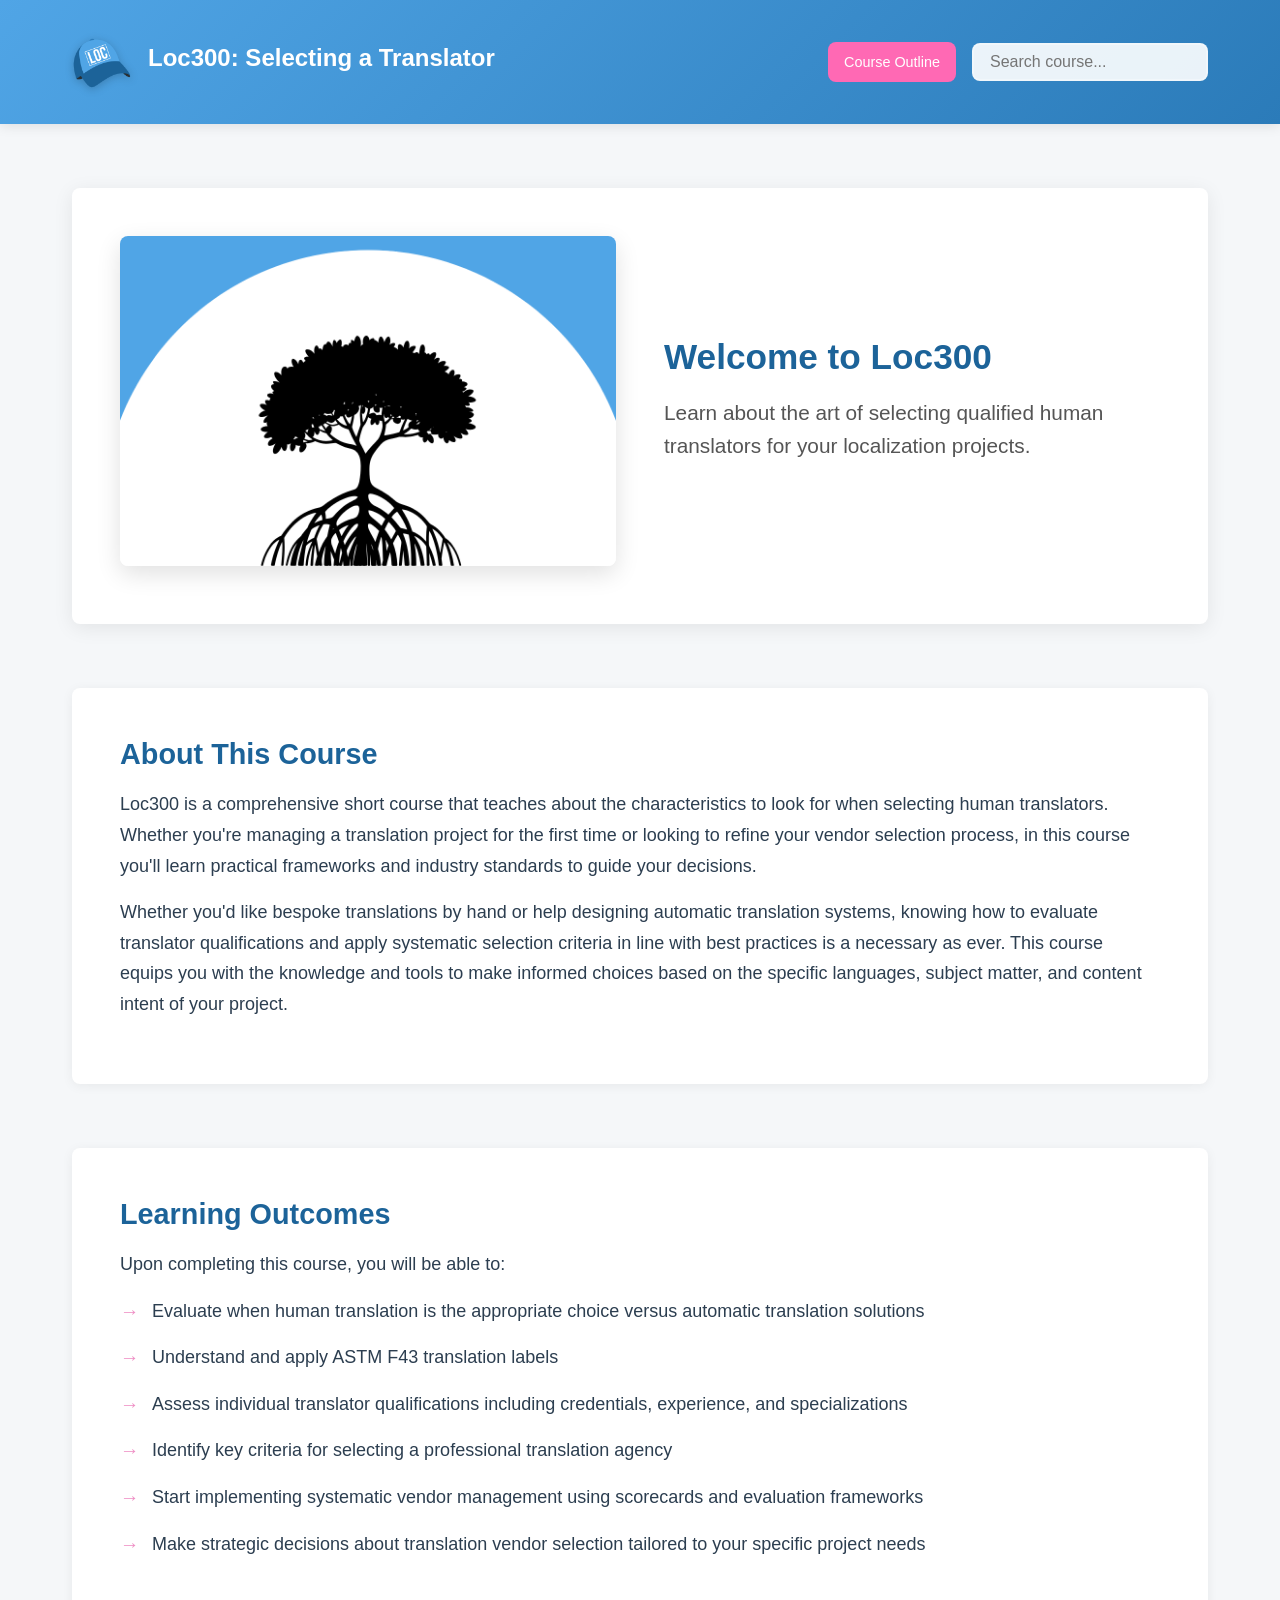
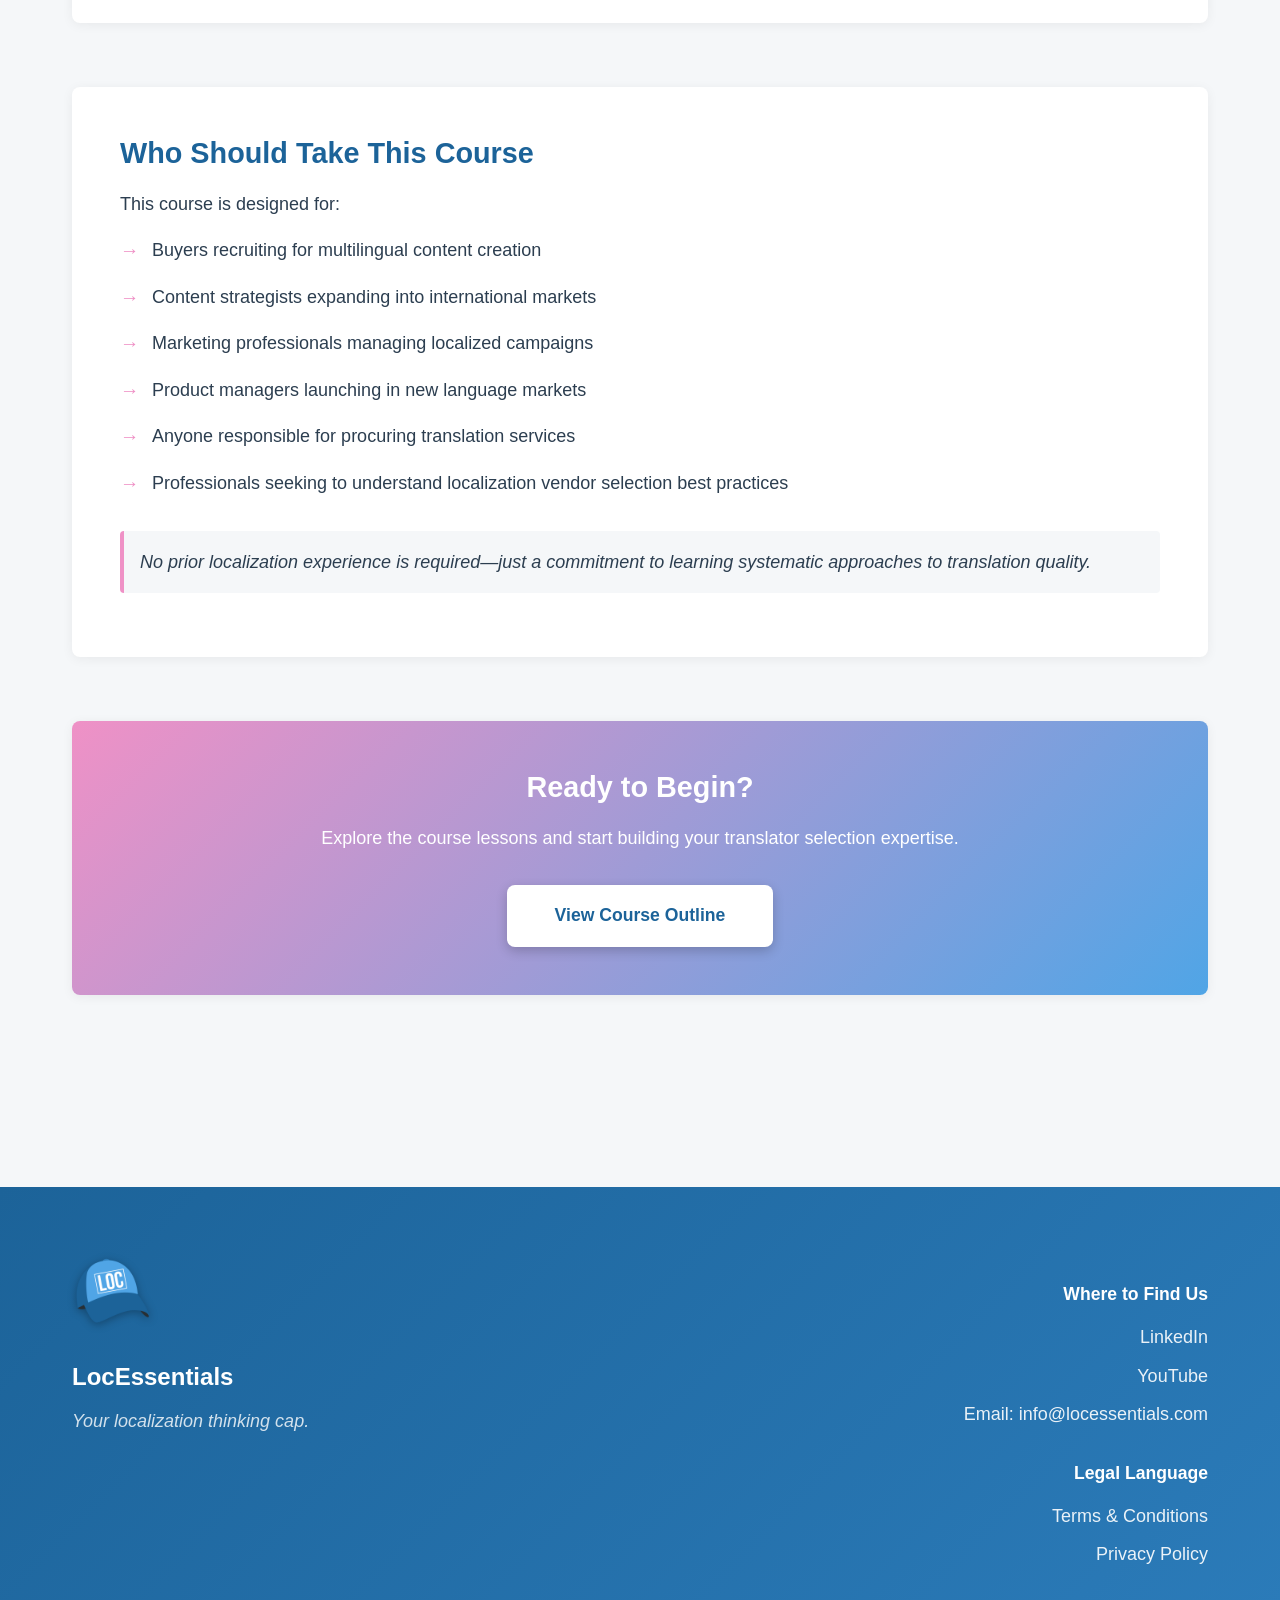
==== index.html @ 0ff8bef4 "Course contents" ====
<!DOCTYPE html>
<html lang="en">
<head>
    <link rel="icon" type="image/x-icon" href="/favicon.ico">
    <meta charset="UTF-8">
    <meta name="viewport" content="width=device-width, initial-scale=1.0">
    <meta name="description" content="Loc300: Selecting a Translator - Learn the fundamentals of finding qualified human translators for your localization projects. A comprehensive course by LocEssentials.">
    <meta name="keywords" content="translator selection, localization, translation quality, human translation, translation agency, ASTM F43, vendor management">
    <meta name="author" content="LocEssentials">
    <meta property="og:title" content="Loc300: Selecting a Translator | LocEssentials">
    <meta property="og:description" content="Master the art of selecting qualified translators for your localization needs.">
    <meta property="og:type" content="website">
    <meta property="og:url" content="https://loc300.locessentials.com">
    
    <title>Loc300: Selecting a Translator | LocEssentials</title>
    <link rel="stylesheet" href="styles.css">
    <script src="search.js" defer></script>
</head>
<body>
    <header class="site-header">
        <div class="header-content">
            <div class="logo-title">
                <img src="images/logo-tilted.png" alt="LocEssentials tilted cap logo" class="header-logo">
                <h1 class="site-title"><a href="https://loc300.locessentials.com" class="footer-brand">Loc300: Selecting a Translator</a></h1>
            </div>
        <div class="search-container">
            <a href="course-outline.html" class="outline-button">Course Outline</a>
            <input type="search" placeholder="Search course..." class="search-input" id="searchInput">
        </div>
        </div>
    </header>

    <main class="main-content">
        <section class="hero-section">
            <div class="course-cover">
                <img src="images/OpenSource_ClassCover.png" alt="Mangrove tree and roots silhouette centered on a white circle with a light blue background">
            </div>
            <div class="welcome-text">
                <h2 class="section-title">Welcome to Loc300</h2>
                <p class="lead-text">Learn about the art of selecting qualified human translators for your localization projects.</p>
            </div>

        </section>

        <section class="course-description">
            <h3>About This Course</h3>
            <p>Loc300 is a comprehensive short course that teaches about the characteristics to look for when selecting human translators. Whether you're managing a translation project for the first time or looking to refine your vendor selection process, in this course you'll learn practical frameworks and industry standards to guide your decisions.</p>
            
            <p>Whether you'd like bespoke translations by hand or help designing automatic translation systems, knowing how to evaluate translator qualifications and apply systematic selection criteria in line with best practices is a necessary as ever. This course equips you with the knowledge and tools to make informed choices based on the specific languages, subject matter, and content intent of your project.</p>
        </section>

        <section class="learning-outcomes">
            <h3>Learning Outcomes</h3>
            <p>Upon completing this course, you will be able to:</p>
            <ul class="outcomes-list">
                <li>Evaluate when human translation is the appropriate choice versus automatic translation solutions</li>
                <li>Understand and apply ASTM F43 translation labels</li>
                <li>Assess individual translator qualifications including credentials, experience, and specializations</li>
                <li>Identify key criteria for selecting a professional translation agency</li>
                <li>Start implementing systematic vendor management using scorecards and evaluation frameworks</li>
                <li>Make strategic decisions about translation vendor selection tailored to your specific project needs</li>
            </ul>
        </section>

        <section class="target-audience">
            <h3>Who Should Take This Course</h3>
            <p>This course is designed for:</p>
            <ul class="audience-list">
                <li>Buyers recruiting for multilingual content creation</li>
                <li>Content strategists expanding into international markets</li>
                <li>Marketing professionals managing localized campaigns</li>
                <li>Product managers launching in new language markets</li>
                <li>Anyone responsible for procuring translation services</li>
                <li>Professionals seeking to understand localization vendor selection best practices</li>
            </ul>
            <p class="audience-note">No prior localization experience is required—just a commitment to learning systematic approaches to translation quality.</p>
        </section>

        <section class="cta-section">
            <h3>Ready to Begin?</h3>
            <p>Explore the course lessons and start building your translator selection expertise.</p>
            <a href="course-outline.html" class="cta-button">View Course Outline</a>
        </section>
    </main>

    <footer class="site-footer">
        <div class="footer-content">
            <div class="footer-column footer-left">
                <img src="images/logo-primary.png" alt="LocEssentials primary cap logo" class="footer-logo">
                <a href="https://locessentials.com" target="_blank" rel="noopener noreferrer" class="footer-brand">LocEssentials</a>
                <p class="footer-tagline">Your localization thinking cap.</p>
            </div>
            
            <div class="footer-column footer-right">
                <h4>Where to Find Us</h4>
                <ul class="footer-links">
                    <li><a href="https://www.linkedin.com/company/locessentials/" target="_blank" rel="noopener noreferrer">LinkedIn</a></li>
                    <li><a href="https://www.youtube.com/@locessentials" target="_blank" rel="noopener noreferrer">YouTube</a></li>
                    <li><a href="mailto:info@locessentials.com">Email: info@locessentials.com</a></li>
                </ul>
                <h4>Legal Language</h4>
                <ul class="footer-links">
                    <li><a href="https://locessentials.com/terms-of-service/" target="_blank" rel="noopener noreferrer">Terms & Conditions</a></li>
                    <li><a href="https://locessentials.com/privacy-policy/" target="_blank" rel="noopener noreferrer">Privacy Policy</a></li>
                </ul>
            </div>
        </div>
    </footer>
</body>
</html>
---- styles.css ----
:root {
    /* LocEssentials Brand Colors */
    --pink: #ef91c6;
    --light-blue: #50A5E6;
    --medium-blue: #2b7bb9;
    --dark-blue: #1c6399;
    --neon-green: #60ff6c;
    --alabaster: #F5F7F9;
    
    /* Typography */
    --heading-font: 'Arial', 'Arial', sans-serif;
    --body-font: 'Arial', 'Arial', sans-serif;
    
    /* Spacing */
    --spacing-xs: 0.5rem;
    --spacing-sm: 1rem;
    --spacing-md: 2rem;
    --spacing-lg: 3rem;
    --spacing-xl: 4rem;
    
    /* Layout */
    --max-width: 1200px;
    --border-radius: 8px;
}

* {
    margin: 0;
    padding: 0;
    box-sizing: border-box;
}

body {
    font-family: var(--body-font);
    font-size: 18px;
    line-height: 1.7;
    color: #2c3e50;
    background-color: var(--alabaster);
    -webkit-font-smoothing: antialiased;
}

/* Typography */
h1, h2, h3, h4, h5, h6 {
    font-family: var(--heading-font);
    font-weight: 700;
    line-height: 1.3;
    color: var(--dark-blue);
    margin-bottom: var(--spacing-sm);
}

h1 { font-size: 2.5rem; }
h2 { font-size: 2.2rem; }
h3 { font-size: 1.8rem; }
h4 { font-size: 1.3rem; }

p {
    margin-bottom: var(--spacing-sm);
}

a {
    color: var(--medium-blue);
    text-decoration: none;
    transition: color 0.3s ease;
}

a:hover {
    color: var(--light-blue);
}

/* Header */
.site-header {
    background: linear-gradient(135deg, var(--light-blue) 0%, var(--medium-blue) 100%);
    padding: var(--spacing-md) 0;
    box-shadow: 0 2px 12px rgba(0, 0, 0, 0.1);
    position: sticky;
    top: 0;
    z-index: 100;
}

.header-content {
    max-width: var(--max-width);
    margin: 0 auto;
    padding: 0 var(--spacing-md);
    display: flex;
    justify-content: space-between;
    align-items: center;
    gap: var(--spacing-md);
}

.logo-title {
    display: flex;
    align-items: center;
    gap: var(--spacing-sm);
}

.header-logo {
    width: 60px;
    height: auto;
    filter: drop-shadow(0 2px 4px rgba(0, 0, 0, 0.2));
}

.site-title {
    color: white;
    font-size: 1.6rem;
    margin: 0;
}

.search-container {
    display: flex;
    align-items: center;
    gap: 1rem;
}

.outline-button {
    padding: 0.5rem 1rem;
    background-color: #FF69B4;
    color: white;
    text-decoration: none;
    border-radius: var(--border-radius);
    font-size: 0.9rem;
    white-space: nowrap;
    transition: background-color 0.2s ease;
}

.outline-button:hover {
    background-color: #FF1493;
        color: white;
}

.search-input {
    width: 100%;
    padding: var(--spacing-xs) var(--spacing-sm);
    border: 2px solid rgba(255, 255, 255, 0.3);
    border-radius: var(--border-radius);
    background: rgba(255, 255, 255, 0.9);
    font-family: var(--body-font);
    font-size: 1rem;
    transition: all 0.3s ease;
}

.search-input:focus {
    outline: none;
    border-color: var(--pink);
    background: white;
    box-shadow: 0 4px 12px rgba(239, 145, 198, 0.3);
}

.search-results {
    position: absolute;
    top: 100%;
    left: 0;
    right: 0;
    margin-top: var(--spacing-xs);
    background: white;
    border-radius: var(--border-radius);
    box-shadow: 0 4px 20px rgba(0, 0, 0, 0.15);
    max-height: 400px;
    overflow-y: auto;
    z-index: 1000;
}

.search-result-item {
    display: block;
    padding: var(--spacing-sm);
    color: var(--dark-blue);
    border-bottom: 1px solid var(--alabaster);
    transition: background 0.2s ease;
}

.search-result-item:hover {
    background: var(--alabaster);
    color: var(--medium-blue);
}

.search-result-item:last-child {
    border-bottom: none;
}

.search-no-results {
    padding: var(--spacing-sm);
    color: #999;
    text-align: center;
}

/* Main Content */
.main-content {
    max-width: var(--max-width);
    margin: 0 auto;
    padding: var(--spacing-xl) var(--spacing-md);
}

section {
    margin-bottom: var(--spacing-xl);
}

/* Hero Section */
.hero-section {
    display: grid;
    grid-template-columns: 1fr 1fr;
    gap: var(--spacing-lg);
    align-items: center;
    margin-bottom: var(--spacing-xl);
    padding: var(--spacing-lg);
    background: white;
    border-radius: var(--border-radius);
    box-shadow: 0 4px 20px rgba(0, 0, 0, 0.08);
}

.welcome-text .section-title {
    color: var(--dark-blue);
    margin-bottom: var(--spacing-sm);
}

.lead-text {
    font-size: 1.3rem;
    color: #555;
    line-height: 1.6;
}

.course-cover {
    text-align: center;
}

.course-cover img {
    max-width: 100%;
    height: auto;
    border-radius: var(--border-radius);
    box-shadow: 0 8px 24px rgba(0, 0, 0, 0.12);
}

/* Content Sections */
.course-description,
.learning-outcomes,
.target-audience,
.cta-section {
    background: white;
    padding: var(--spacing-lg);
    border-radius: var(--border-radius);
    box-shadow: 0 2px 12px rgba(0, 0, 0, 0.06);
}

.outcomes-list,
.audience-list,
.lesson-list {
    list-style: none;
    margin-top: var(--spacing-sm);
}

.outcomes-list li,
.audience-list li,
.lesson-list li {
    padding-left: var(--spacing-md);
    margin-bottom: var(--spacing-sm);
    position: relative;
}

.outcomes-list li::before,
.audience-list li::before {
    content: "→";
    position: absolute;
    left: 0;
    color: var(--pink);
    font-weight: bold;
    font-size: 1.2rem;
}

.audience-note {
    margin-top: var(--spacing-md);
    padding: var(--spacing-sm);
    background: var(--alabaster);
    border-left: 4px solid var(--pink);
    border-radius: 4px;
    font-style: italic;
}

/* CTA Section */
.cta-section {
    text-align: center;
    background: linear-gradient(135deg, var(--pink), var(--light-blue));
    color: white;
}

.cta-section h3,
.cta-section p {
    color: white;
}

.cta-button {
    display: inline-block;
    margin-top: var(--spacing-sm);
    padding: var(--spacing-sm) var(--spacing-lg);
    background: white;
    color: var(--dark-blue);
    font-family: var(--heading-font);
    font-size: 1.1rem;
    font-weight: 600;
    border-radius: var(--border-radius);
    transition: all 0.3s ease;
    box-shadow: 0 4px 12px rgba(0, 0, 0, 0.2);
}

.cta-button:hover {
    transform: translateY(-2px);
    box-shadow: 0 6px 20px rgba(0, 0, 0, 0.3);
    background: var(--dark-blue);
    color: white;
}

/* Lesson Outline Cards */
.lesson-list {
    display: grid;
    gap: var(--spacing-md);
    margin-top: var(--spacing-md);
}

.lesson-card {
    background: white;
    padding: var(--spacing-md);
    border-radius: var(--border-radius);
    border-left: 4px solid var(--light-blue);
    box-shadow: 0 2px 8px rgba(0, 0, 0, 0.06);
    transition: all 0.3s ease;
}

.lesson-card:hover {
    transform: translateX(8px);
    box-shadow: 0 4px 16px rgba(0, 0, 0, 0.12);
    border-left-color: var(--pink);
}

.lesson-card h4 {
    color: var(--medium-blue);
    margin-bottom: var(--spacing-xs);
}

.lesson-card p {
    margin: 0;
    color: #666;
}

.lesson-link {
    display: block;
    color: inherit;
    text-decoration: none;
}

.lesson-link:hover h4 {
    color: var(--pink);
}

/* Page Content */
.page-content {
    background: white;
    padding: var(--spacing-lg);
    border-radius: var(--border-radius);
    box-shadow: 0 2px 12px rgba(0, 0, 0, 0.06);
}

.page-header {
    margin-bottom: var(--spacing-lg);
    padding-bottom: var(--spacing-xs);
    border-bottom: 3px solid var(--pink);
}

.page-nav {
    display: flex;
    justify-content: space-between;
    margin-top: var(--spacing-xl);
    padding-top: var(--spacing-md);
    border-top: 2px solid var(--alabaster);
}

.nav-button {
    padding: var(--spacing-sm) var(--spacing-md);
    background: var(--light-blue);
    color: white;
    border-radius: var(--border-radius);
    font-family: var(--heading-font);
    font-weight: 600;
    transition: all 0.3s ease;
}

.nav-button:hover {
    background: var(--dark-blue);
    color: white;
    transform: translateY(-2px);
}

.nav-button.disabled {
    background: #ccc;
    cursor: not-allowed;
    pointer-events: none;
}

/* Video Container */
.video-container {
    margin: var(--spacing-lg) 0;
    text-align: center;
}

.video-placeholder {
    background: var(--alabaster);
    border: 2px dashed var(--light-blue);
    border-radius: var(--border-radius);
    padding: var(--spacing-xl);
    margin: 0 auto;
    max-width: 800px;
}

.video-placeholder .video-label {
    font-family: var(--heading-font);
    font-size: 1.3rem;
    font-weight: 600;
    color: var(--medium-blue);
    margin-bottom: var(--spacing-xs);
}

.video-placeholder .video-note {
    color: #666;
    font-style: italic;
    margin: 0;
}

.video-container iframe {
    max-width: 100%;
    width: 800px;
    height: 450px;
    border-radius: var(--border-radius);
    box-shadow: 0 4px 20px rgba(0, 0, 0, 0.15);
}

/* Quote Box */
.quote-box {
    background: linear-gradient(135deg, rgba(239, 145, 198, 0.1), rgba(80, 165, 230, 0.1));
    border-left: 4px solid var(--pink);
    border-radius: var(--border-radius);
    padding: var(--spacing-md) var(--spacing-lg);
    margin: var(--spacing-lg) 0;
    box-shadow: 0 2px 8px rgba(0, 0, 0, 0.05);
}

.quote-text {
    font-size: 1.5rem;
    line-height: 1.6;
    color: var(--dark-blue);
    margin-bottom: var(--spacing-sm);
}

.quote-attribution {
    display: block;
    font-size: 1rem;
    font-style: normal;
    font-weight: 600;
    color: var(--medium-blue);
    text-align: right;
    margin-top: var(--spacing-sm);
}

/* Lesson-Specific Components */

/* Learning Objectives Box */
.learning-objectives-box {
    background: linear-gradient(135deg, rgba(80, 165, 230, 0.1), rgba(239, 145, 198, 0.1));
    border: 2px solid var(--light-blue);
    border-radius: var(--border-radius);
    padding: var(--spacing-md);
    margin-bottom: var(--spacing-lg);
}

.learning-objectives-box h3 {
    color: var(--medium-blue);
    margin-bottom: var(--spacing-sm);
}

/* Warning Box */
.warning-box {
    background: #fff9e6;
    border-left: 4px solid #ffa500;
    border-radius: var(--border-radius);
    padding: var(--spacing-md);
    margin: var(--spacing-lg) 0;
    box-shadow: 0 2px 8px rgba(255, 165, 0, 0.1);
}

.warning-box h4 {
    color: #cc8400;
    margin-bottom: var(--spacing-xs);
    display: flex;
    align-items: center;
    gap: var(--spacing-xs);
}

.warning-box p {
    margin: 0;
    color: #666;
}

/* Future Courses Callout */
.future-courses-callout {
    background: linear-gradient(135deg, rgba(96, 255, 108, 0.1), rgba(80, 165, 230, 0.1));
    border: 2px solid var(--neon-green);
    border-radius: var(--border-radius);
    padding: var(--spacing-md);
    margin: var(--spacing-lg) 0;
    box-shadow: 0 2px 8px rgba(96, 255, 108, 0.2);
}

.future-courses-callout h4 {
    color: var(--dark-blue);
    margin-bottom: var(--spacing-sm);
}

.future-courses-callout p {
    color: #555;
}

.future-courses-callout .outcomes-list {
    margin-top: var(--spacing-sm);
}

.future-courses-callout .outcomes-list li {
    color: #555;
}

.future-courses-callout .outcomes-list li::before {
    color: var(--neon-green);
}

/* Challenge Box */
.challenge-box {
    background: linear-gradient(135deg, rgba(96, 255, 108, 0.08), rgba(80, 165, 230, 0.08));
    border: 2px solid var(--neon-green);
    border-radius: var(--border-radius);
    padding: var(--spacing-lg);
    margin: var(--spacing-lg) 0;
    box-shadow: 0 4px 16px rgba(96, 255, 108, 0.15);
}

.challenge-box h4 {
    color: var(--dark-blue);
    margin-bottom: var(--spacing-sm);
}

.challenge-box p {
    color: #555;
}

.challenge-box strong {
    color: var(--dark-blue);
    font-weight: 700;
}

.challenge-box ol {
    margin-left: var(--spacing-md);
    margin-top: var(--spacing-sm);
    margin-bottom: var(--spacing-sm);
}

.challenge-box ol li {
    margin-bottom: var(--spacing-xs);
    color: #555;
}

.challenge-box .outcomes-list {
    margin-top: var(--spacing-sm);
}

.challenge-box .outcomes-list li {
    color: #555;
}

.challenge-box .outcomes-list li::before {
    color: var(--neon-green);
}

/* Checklist Introduction */
.checklist-intro {
    background-color: var(--alabaster, #F5F7F9);
    padding: var(--spacing-md, 2rem);
    border-radius: 8px;
    margin-bottom: var(--spacing-lg, 3rem);
    border-left: 4px solid var(--pink, #ef91c6);
}

.checklist-intro p {
    margin: 0;
    font-size: 1.05rem;
    line-height: 1.6;
}

/* Checklist Sections */
.checklist-section {
    margin-bottom: var(--spacing-xl, 4rem);
}

.checklist-section h3 {
    color: var(--dark-blue, #1c6399);
    font-size: 1.75rem;
    margin-bottom: var(--spacing-md, 2rem);
    padding-bottom: var(--spacing-sm, 1rem);
    border-bottom: 2px solid var(--light-blue, #50A5E6);
}

/* Proficiency Cards */
.proficiency-card {
    background-color: #ffffff;
    border: 1px solid #e0e0e0;
    border-radius: 8px;
    padding: var(--spacing-md, 2rem);
    margin-bottom: var(--spacing-md, 2rem);
    box-shadow: 0 2px 4px rgba(0, 0, 0, 0.05);
    transition: transform 0.2s ease, box-shadow 0.2s ease;
}

.proficiency-card:hover {
    transform: translateY(-2px);
    box-shadow: 0 4px 8px rgba(0, 0, 0, 0.1);
}

.proficiency-card h4 {
    color: var(--medium-blue, #2b7bb9);
    font-size: 1.3rem;
    margin-bottom: var(--spacing-sm, 1rem);
}

.proficiency-description {
    font-size: 1.05rem;
    margin-bottom: var(--spacing-sm, 1rem);
    line-height: 1.6;
}

.proficiency-example {
    font-style: italic;
    color: #555;
    margin-bottom: var(--spacing-md, 2rem);
    padding: var(--spacing-sm, 1rem);
    background-color: var(--alabaster, #F5F7F9);
    border-radius: 4px;
}

.proficiency-example strong {
    font-style: normal;
    color: var(--dark-blue, #1c6399);
}

.indicators-label {
    font-weight: 400;
    color: var(--dark-blue, #1c6399);
    margin-bottom: var(--spacing-xs, 0.5rem);
}

/* Transition Box */
.transition-box {
    background: var(--light-blue);
    color: #ffffff;
    padding: var(--spacing-lg, 3rem);
    border-radius: 8px;
    margin: var(--spacing-xl, 4rem) 0;
    box-shadow: 0 4px 12px rgba(43, 123, 185, 0.3);
}

.transition-box h3 {
    color: #ffffff;
    font-size: 1.75rem;
    margin-bottom: var(--spacing-md, 2rem);
}

.transition-box p {
    font-size: 1.1rem;
    line-height: 1.7;
    margin-bottom: var(--spacing-sm, 1rem);
}

.transition-box p:last-child {
    margin-bottom: 0;
}

/* Responsive adjustments */
@media (max-width: 768px) {
    .checklist-intro {
        padding: var(--spacing-sm, 1rem) var(--spacing-md, 2rem);
    }
    
    .proficiency-card {
        padding: var(--spacing-sm, 1rem) var(--spacing-md, 2rem);
    }
    
    .transition-box {
        padding: var(--spacing-md, 2rem);
    }
    
    .checklist-section h3 {
        font-size: 1.5rem;
    }
    
    .proficiency-card h4 {
        font-size: 1.2rem;
    }
}

/* Two-Column Section Layout */
.two-column-section {
    display: grid;
    grid-template-columns: 1fr 1fr;
    gap: var(--spacing-lg);
    margin: var(--spacing-lg) 0;
}

.column-item {
    text-align: center;
}

.product-image {
    width: 100%;
    max-width: 400px;
    height: auto;
    margin-bottom: var(--spacing-sm);
    border-radius: var(--border-radius);
}

.column-item h4 {
    margin: var(--spacing-sm) 0 var(--spacing-xs) 0;
    color: var(--medium-blue);
}

.column-item h4 a {
    color: var(--medium-blue);
    text-decoration: none;
}

.column-item h4 a:hover {
    color: var(--pink);
}

/* Author Section Specific Styles */
.author-section {
    grid-template-columns: 25% 75%;
    align-items: start;
    gap: var(--spacing-lg);
}

.author-image-column {
    text-align: center;
}

.author-image {
    width: 100%;
    max-width: 250px;
    height: auto;
    border-radius: var(--border-radius);
}

.author-bio-column p {
    margin-bottom: var(--spacing-sm);
}

/* Footer */
.site-footer {
    background: linear-gradient(135deg, var(--dark-blue), var(--medium-blue));
    color: white;
    padding: var(--spacing-xl) 0 var(--spacing-md);
    margin-top: var(--spacing-xl);
}

.footer-content {
    max-width: var(--max-width);
    margin: 0 auto;
    padding: 0 var(--spacing-md);
    display: grid;
    grid-template-columns: 1fr 1fr;
    gap: var(--spacing-lg);
}

.footer-column h4 {
    color: white;
    font-size: 1.1rem;
    margin-bottom: var(--spacing-sm);
    margin-top: var(--spacing-md);
}

.footer-column:first-child h4:first-child {
    margin-top: 0;
}

.footer-links {
    list-style: none;
}

.footer-links li {
    margin-bottom: var(--spacing-xs);
}

.footer-links a {
    color: rgba(255, 255, 255, 0.9);
    transition: color 0.3s ease;
}

.footer-links a:hover {
    color: var(--neon-green);
}

.footer-right {
    text-align: right;
}

.footer-logo {
    width: 80px;
    height: auto;
    margin-bottom: var(--spacing-sm);
    filter: drop-shadow(0 2px 4px rgba(0, 0, 0, 0.3));
}

.footer-brand {
    display: block;
    color: white;
    font-family: var(--heading-font);
    font-size: 1.5rem;
    font-weight: 700;
    margin-bottom: var(--spacing-xs);
}

.footer-brand:hover {
    color: var(--neon-green);
}

.footer-tagline {
    color: rgba(255, 255, 255, 0.8);
    font-style: italic;
    margin: 0;
}

/* Responsive Design */
@media (max-width: 768px) {
    :root {
        --spacing-xl: 2.5rem;
        --spacing-lg: 2rem;
    }
    
    .header-content {
        flex-direction: column;
        gap: var(--spacing-sm);
    }
    
    .site-title {
        font-size: 1.3rem;
        text-align: center;
    }
    
    .search-container {
        flex: 1;
        width: 100%;
    }
    
    .hero-section {
        grid-template-columns: 1fr;
        gap: var(--spacing-md);
    }
    
    .footer-content {
        grid-template-columns: 1fr;
        gap: var(--spacing-md);
    }
    
    .footer-right {
        text-align: left;
    }
    
    .page-nav {
        flex-direction: column;
        gap: var(--spacing-sm);
    }
    
    .video-container iframe {
        height: 250px;
    }
    
    .quote-text {
        font-size: 1.1rem;
    }
    
    h1 { font-size: 2rem; }
    h2 { font-size: 1.8rem; }
    h3 { font-size: 1.5rem; }

    .two-column-section {
        grid-template-columns: 1fr;
        gap: var(--spacing-md);
    }
    
    .author-section {
        grid-template-columns: 1fr;
    }
    
    .product-image {
        max-width: 300px;
    }
    
    .author-image {
        max-width: 200px;
    }
}

/* Print Styles */
@media print {
    .site-header,
    .search-container,
    .cta-section,
    .page-nav,
    .site-footer {
        display: none;
    }
    
    body {
        background: white;
    }
    
    .main-content {
        max-width: 100%;
    }
}
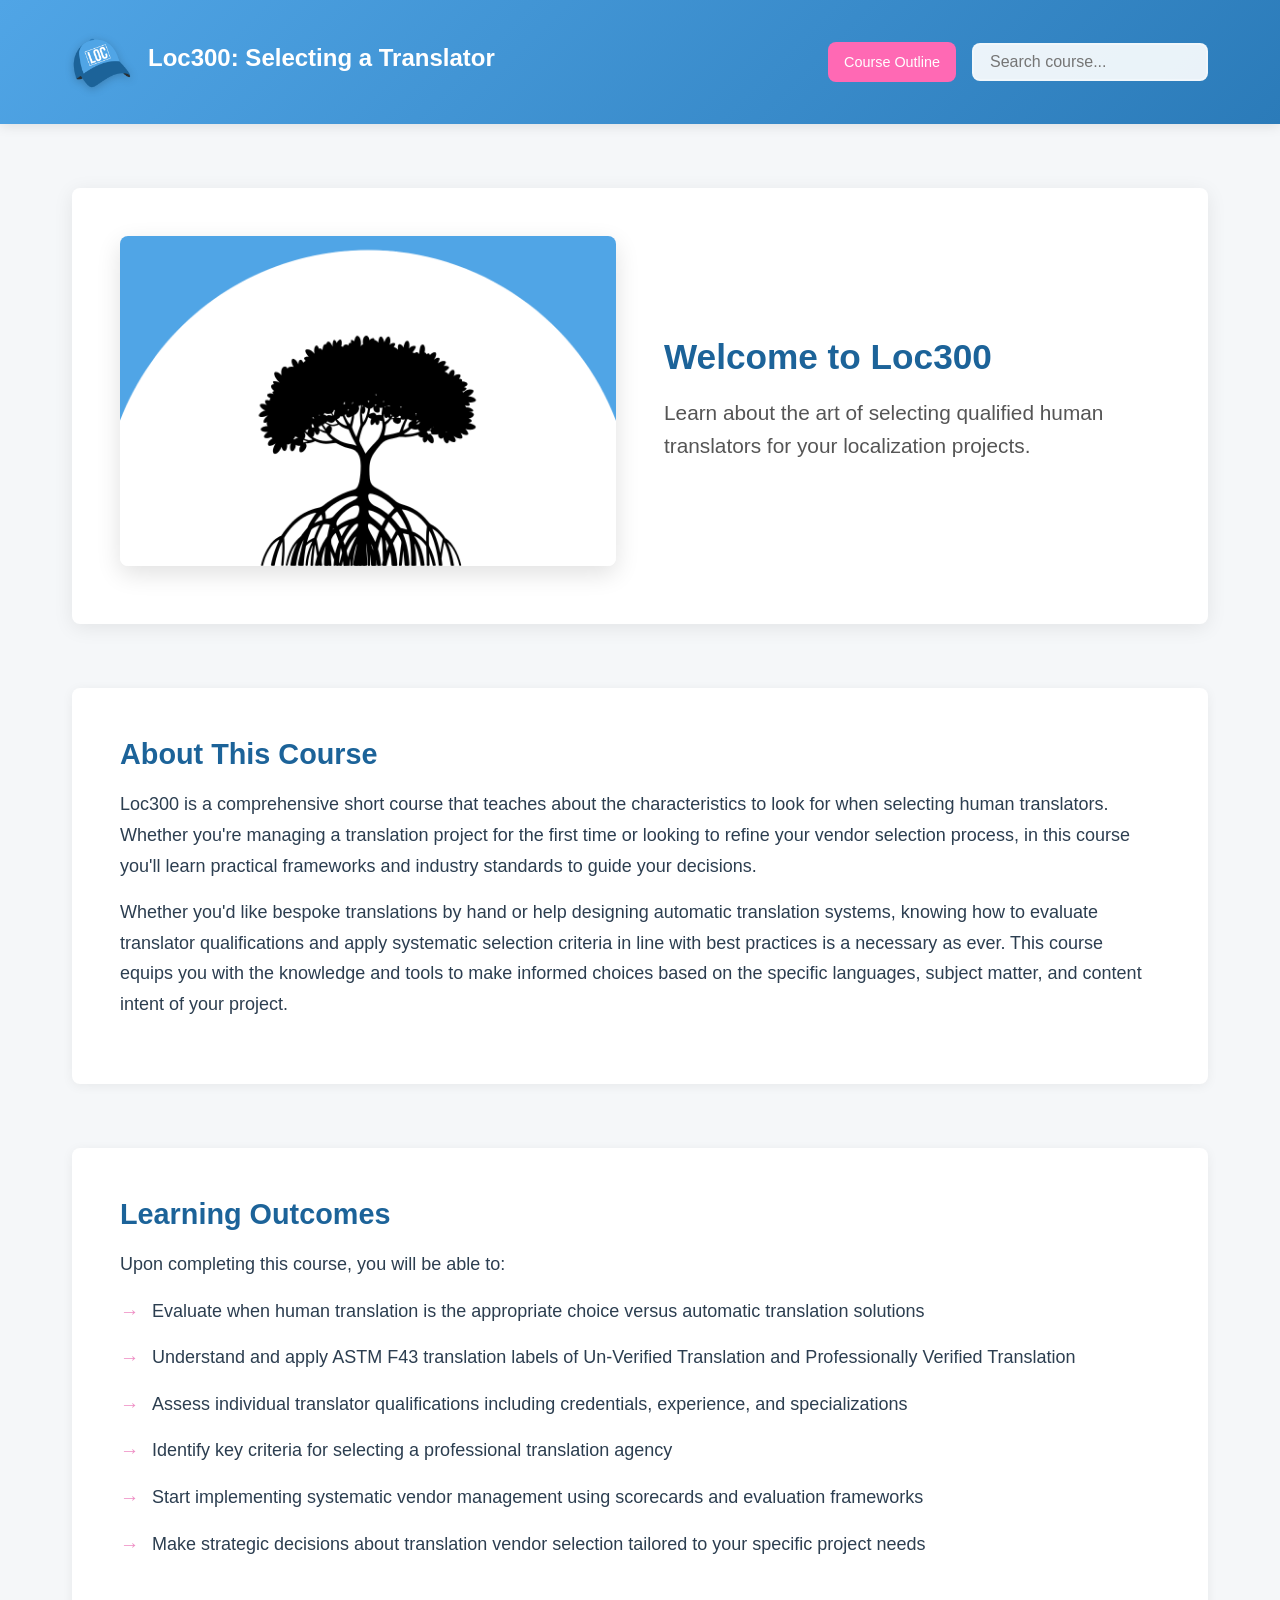
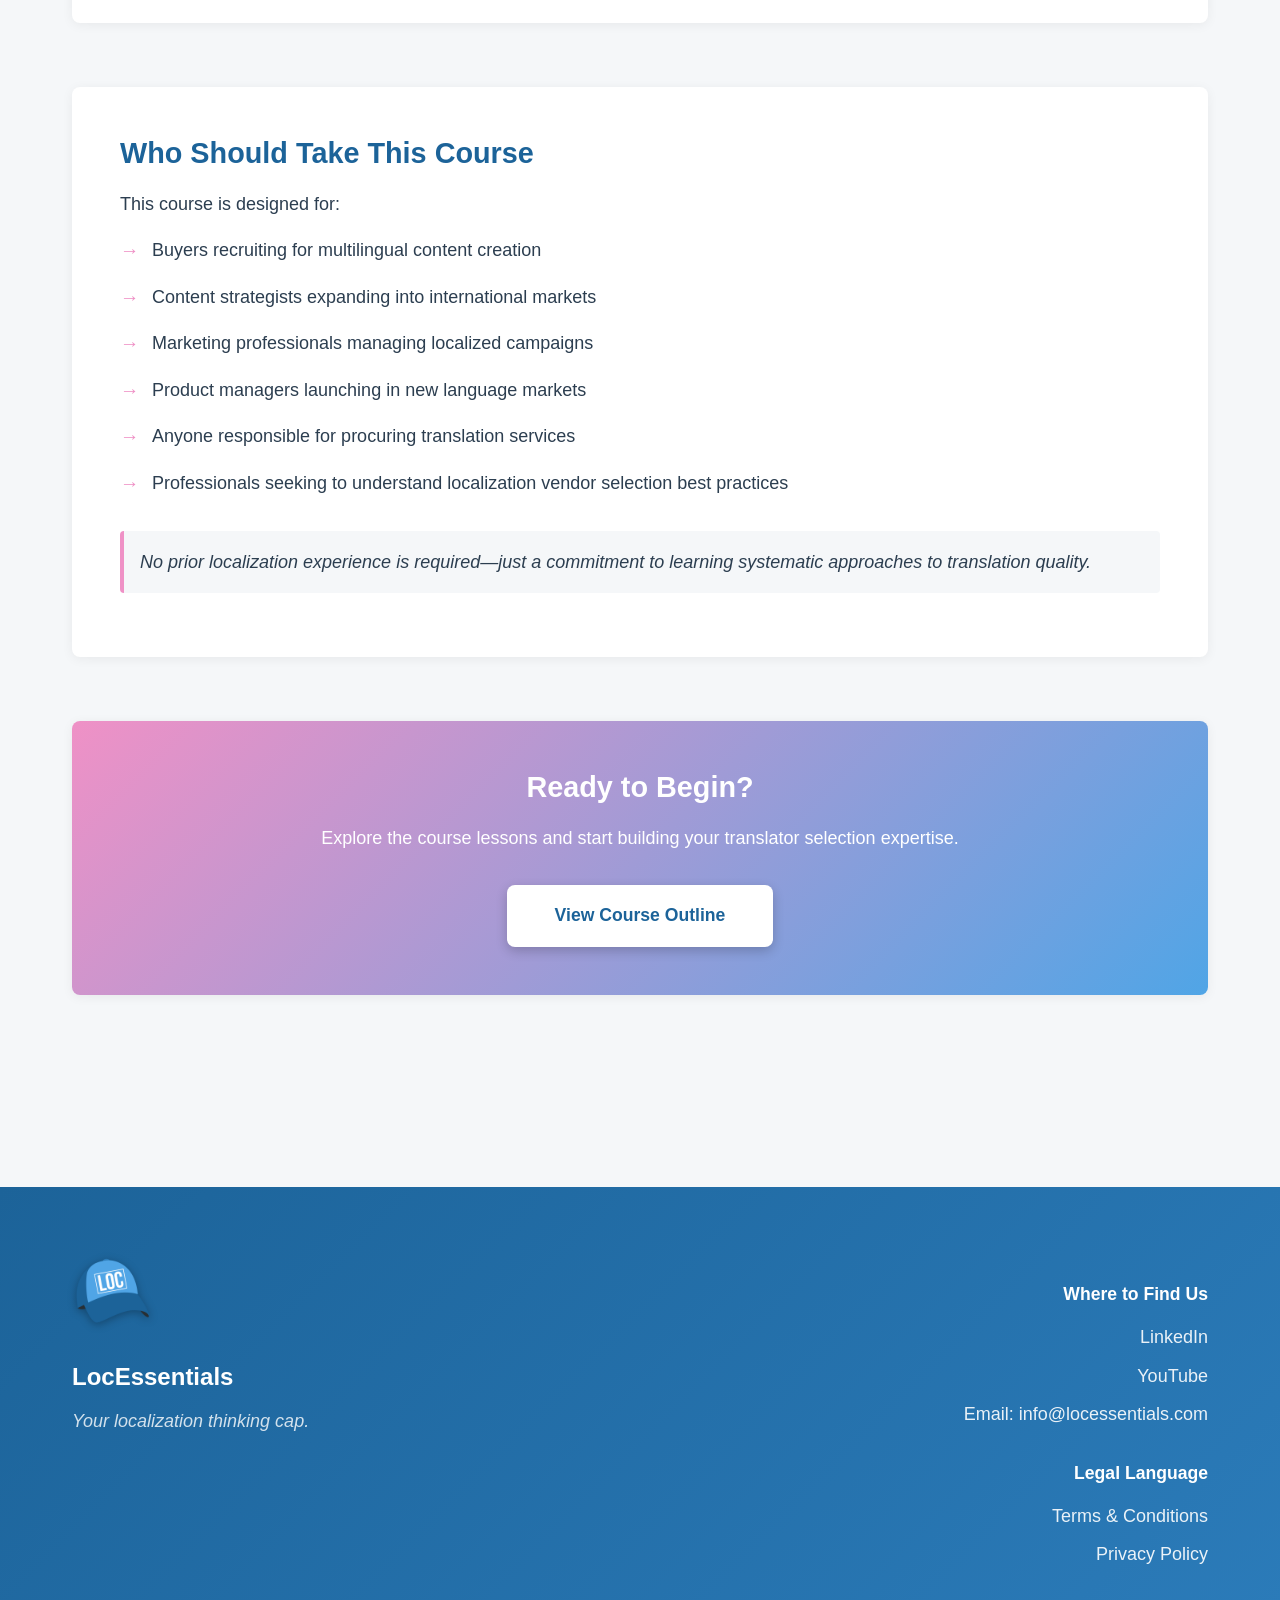
==== commit 0868eb3e: "Update index.html" ====
--- a/index.html
+++ b/index.html
@@ -54,7 +54,7 @@
             <p>Upon completing this course, you will be able to:</p>
             <ul class="outcomes-list">
                 <li>Evaluate when human translation is the appropriate choice versus automatic translation solutions</li>
-                <li>Understand and apply ASTM F43 translation labels</li>
+                <li>Understand and apply ASTM F43 translation labels of Un-Verified Translation and Professionally Verified Translation</li>
                 <li>Assess individual translator qualifications including credentials, experience, and specializations</li>
                 <li>Identify key criteria for selecting a professional translation agency</li>
                 <li>Start implementing systematic vendor management using scorecards and evaluation frameworks</li>
